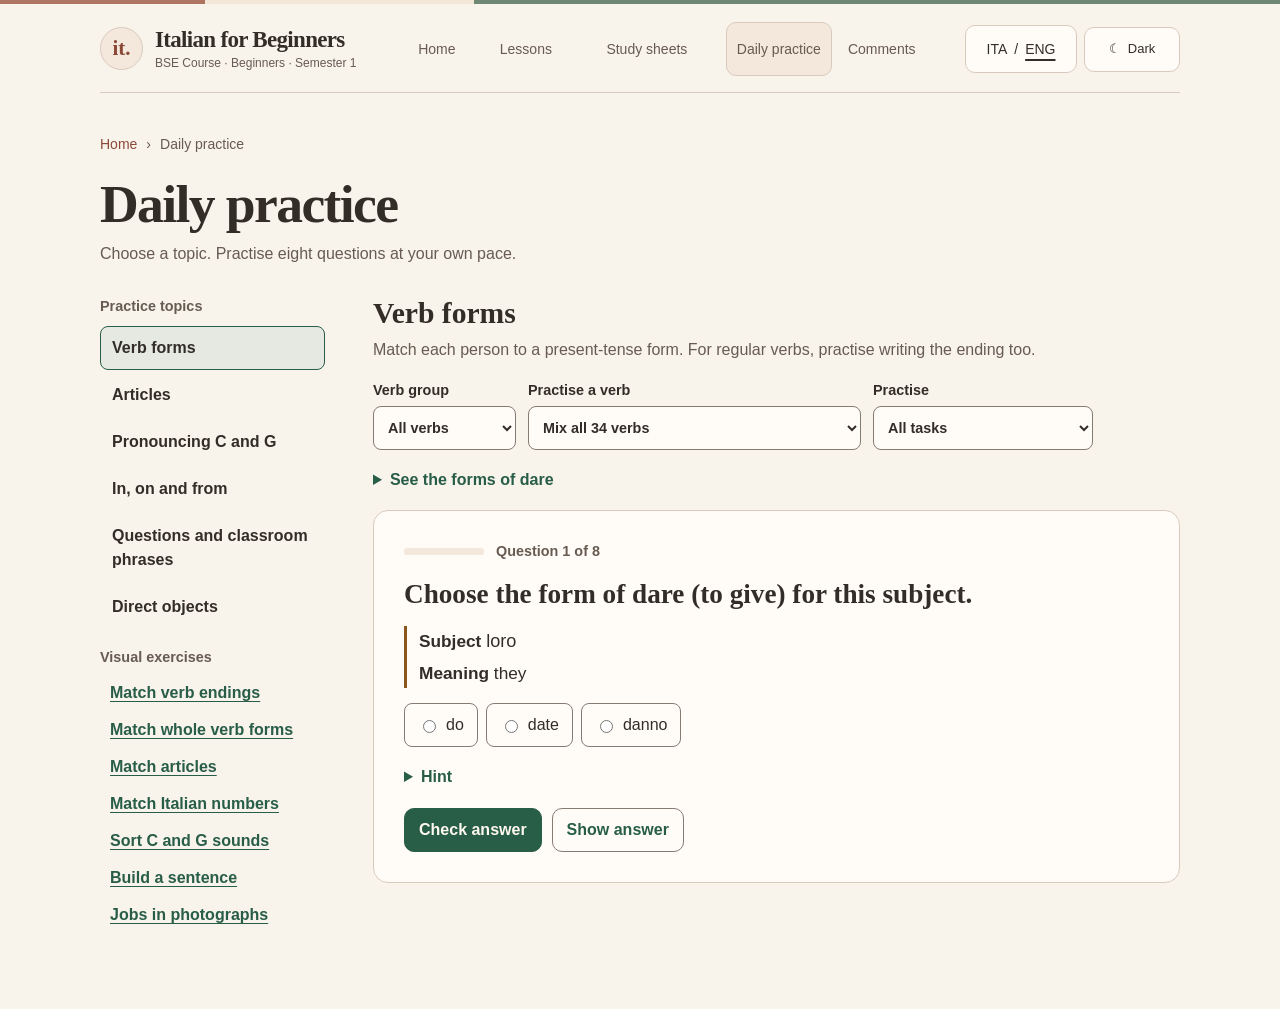
==== study/daily-practice.html @ cf4cae14 "Integrate full visual practice with the native course router, navigation and colour themes" ====
<!doctype html>
<html lang="en-GB">
<head>
  <meta charset="utf-8">
  <meta name="viewport" content="width=device-width, initial-scale=1">
  <script src="/course-practice-routes-v1.js?v=1"></script>
  <title>Daily practice | Italian for Beginners</title>
  <link rel="stylesheet" href="daily-practice.css">
</head>
<body>
  <main class="course-practice daily-page">
    <div class="intro"><h1>Daily practice</h1><p>Choose a topic. Practise eight questions at your own pace.</p></div>
    <div class="workspace">
      <aside id="topics">
        <h2>Practice topics</h2>
        <nav id="topic-buttons" aria-label="Practice topics"></nav>
        <h2 class="visual-topic-heading">Visual exercises</h2>
        <nav class="visual-topic-links" aria-label="Visual exercises">
          <a href="/?page=visual-exercises&amp;activity=verbs">Match verb endings</a>
          <a href="/?page=visual-exercises&amp;activity=forms">Match whole verb forms</a>
          <a href="/?page=visual-exercises&amp;activity=articles">Match articles</a>
          <a href="/?page=visual-exercises&amp;activity=numbers">Match Italian numbers</a>
          <a href="/?page=visual-exercises&amp;activity=sounds">Sort C and G sounds</a>
          <a href="/?page=visual-exercises&amp;activity=sentence">Build a sentence</a>
          <a href="/?page=jobs-in-photos">Jobs in photographs</a>
        </nav>
      </aside>
      <section id="work" aria-labelledby="topic-title">
        <div class="topic-head"><h2 id="topic-title"></h2><p lang="en-GB" id="topic-intro"></p></div>
        <div id="filters" class="filters" hidden>
          <label>Verb group<select id="group"><option value="all">All verbs</option><option value="regular">Regular verbs</option><option value="irregular">Irregular verbs</option></select></label>
          <label>Practise a verb<select id="verb"></select></label>
          <label id="focus-label">Practise<select id="focus"></select></label>
        </div>
        <details id="reference"><summary id="ref-title">Quick reference</summary><div id="ref-body" lang="en-GB" data-ui-no-translate></div></details>
        <div id="exercise"></div>
      </section>
    </div>
    <noscript>Enable JavaScript to practise the exercises.</noscript>
  </main>
</body>
</html>
---- study/daily-practice.css ----
/* Practice content lives inside the guided course. Its palette, typeface and
   native form colour scheme follow the same theme as the course header. */
.course-practice {
  --practice-selected: color-mix(in srgb, var(--green) 12%, var(--paper));
  --practice-control-border: color-mix(in srgb, var(--muted) 80%, var(--paper));
  --practice-review: color-mix(in srgb, var(--hint) 12%, var(--paper));
  --practice-heading: 'Iowan Old Style', 'Palatino Linotype', Palatino, Georgia, serif;
  width: 100%;
  min-width: 0;
  padding-block: clamp(16px, 2vw, 28px) 42px;
  color: var(--ink);
  line-height: 1.5;
  text-align: left;
}
.course-practice :is(h1, h2, h3, p) { margin: 0; }
.course-practice :is(h1, .topic-head h2, .question-title, .finished h3) {
  color: var(--ink);
  font-family: var(--practice-heading);
  font-weight: 600;
}
.course-practice h1 {
  font-size: clamp(2rem, 4.6vw, 3.35rem);
  line-height: 1.12;
  letter-spacing: -.03em;
}
.course-practice .intro p, .course-practice .topic-head p {
  margin-top: 8px;
  color: var(--muted);
}
.course-practice .practice-return {
  display: inline-block;
  margin-bottom: 12px;
  color: var(--green);
  text-underline-offset: .2em;
}
.course-practice :is(button, select, input) { font: inherit; }
.course-practice :is(button, select, summary) { cursor: pointer; }
.course-practice :is(button, summary, select, input, a, [tabindex="-1"]):focus-visible {
  outline: 3px solid var(--editorial-focus);
  outline-offset: 3px;
}
.course-practice [hidden] { display: none !important; }
.course-practice .workspace {
  display: grid;
  grid-template-columns: minmax(165px, 225px) minmax(0, 1fr);
  gap: clamp(20px, 4vw, 48px);
  margin-top: 30px;
}
.course-practice aside h2 { margin-bottom: 8px; color: var(--muted); font-size: .9rem; }
.course-practice #topic-buttons { display: flex; flex-direction: column; gap: 3px; }
.course-practice #topic-buttons button {
  padding: 9px 11px;
  border: 1px solid transparent;
  border-radius: 8px;
  background: transparent;
  color: var(--ink);
  font-weight: 600;
  text-align: left;
}
.course-practice #topic-buttons button:hover { background: var(--paper2); }
.course-practice #topic-buttons button[aria-pressed="true"] {
  border-color: var(--green);
  background: var(--practice-selected);
}
.course-practice .visual-topic-heading { margin-top: 18px; }
.course-practice .visual-topic-links { display: grid; gap: 3px; }
.course-practice .visual-topic-links a {
  width: fit-content;
  padding: 5px 10px;
  border-radius: 6px;
  color: var(--green);
  font-weight: 600;
  text-underline-offset: .2em;
}
.course-practice .visual-topic-links a:hover { background: var(--paper2); }
.course-practice #work { min-width: 0; }
.course-practice .topic-head h2 { font-size: 1.85rem; line-height: 1.15; }
.course-practice .filters { display: flex; flex-wrap: wrap; gap: 12px; margin-top: 18px; }
.course-practice .filters label, .course-practice .entry {
  display: grid;
  gap: 4px;
  max-width: 100%;
  font-size: .9rem;
  font-weight: 600;
}
.course-practice :is(select, input[type="text"]) {
  min-height: 44px;
  max-width: 100%;
  padding: 7px 10px;
  border: 1px solid var(--practice-control-border);
  border-radius: 8px;
  background: var(--paper);
  color: var(--ink);
}
.course-practice details { margin: 14px 0; }
.course-practice summary {
  width: fit-content;
  padding: 4px 0;
  color: var(--green);
  font-weight: 600;
}
.course-practice #ref-body {
  margin-top: 8px;
  padding: 5px 12px;
  border-left: 3px solid var(--line);
}
.course-practice #ref-body p + p, .course-practice .feedback p + p { margin-top: 6px; }
.course-practice table { margin: 5px 0 8px; border-collapse: collapse; font-size: .94rem; }
.course-practice :is(th, td) { padding: 4px 12px 4px 0; border-bottom: 1px solid var(--line); text-align: left; }
.course-practice .table-wrap { max-width: 100%; overflow-x: auto; }
.course-practice .panel {
  min-width: 0;
  padding: clamp(16px, 3vw, 30px);
  border: 1px solid var(--line);
  border-radius: 15px;
  background: var(--paper);
  color: var(--ink);
}
.course-practice .meter {
  display: flex;
  align-items: center;
  gap: 12px;
  margin-bottom: 15px;
  color: var(--muted);
  font-size: .9rem;
  font-weight: 600;
}
.course-practice progress {
  width: 80px;
  height: 7px;
  border: 0;
  border-radius: 4px;
  background: var(--paper2);
  accent-color: var(--green);
}
.course-practice progress::-webkit-progress-bar { border-radius: 4px; background: var(--paper2); }
.course-practice progress::-webkit-progress-value { border-radius: 4px; background: var(--green); }
.course-practice progress::-moz-progress-bar { border-radius: 4px; background: var(--green); }
.course-practice .question-title { font-size: clamp(1.32rem, 2.6vw, 1.7rem); line-height: 1.25; }
.course-practice .stimulus { margin: 15px 0; padding: 2px 12px; border-left: 3px solid var(--hint); font-size: 1.08rem; }
.course-practice .stimulus p + p { margin-top: 5px; }
.course-practice .stimulus [lang="it"] { font-size: 1.13rem; }
.course-practice .choice-list {
  display: flex;
  flex-wrap: wrap;
  gap: 8px;
  min-width: 0;
  margin: 12px 0;
  padding: 0;
  border: 0;
}
.course-practice .choice-list label {
  display: flex;
  align-items: center;
  gap: 7px;
  min-height: 44px;
  padding: 8px 13px;
  border: 1px solid var(--practice-control-border);
  border-radius: 8px;
  cursor: pointer;
}
.course-practice .choice-list label:has(:checked) { border-color: var(--green); background: var(--practice-selected); }
.course-practice input[type="radio"] { flex: none; accent-color: var(--green); }
.course-practice .entry { max-width: 340px; }
.course-practice .entry input { min-width: 0; font-size: 1.05rem; }
.course-practice .entry input:disabled { opacity: 1; background: var(--paper2); color: var(--ink); }
.course-practice .controls { display: flex; flex-wrap: wrap; align-items: center; gap: 10px; margin-top: 15px; }
.course-practice :is(.primary, .secondary, .listen) { min-height: 44px; padding: 8px 14px; border-radius: 10px; font-weight: 600; }
.course-practice .primary { border: 1px solid var(--primary); background: var(--primary); color: var(--primary-ink); }
.course-practice :is(.secondary, .listen) { border: 1px solid var(--practice-control-border); background: var(--paper); color: var(--green); }
.course-practice :is(.secondary, .listen):hover { border-color: var(--green); background: var(--paper2); }
.course-practice .listen { margin: 4px 0; padding: 4px 9px; font-size: .88rem; }
.course-practice .feedback { margin-top: 16px; padding: 12px 14px; border-left: 3px solid var(--correct); background: var(--practice-selected); }
.course-practice .feedback.review { border-color: var(--hint); background: var(--practice-review); }
.course-practice .finished p { margin: 8px 0; }
.course-practice .finished li { margin: 6px 0; }
.course-practice .sr { position: absolute; width: 1px; height: 1px; overflow: hidden; clip-path: inset(50%); white-space: nowrap; }

@media (max-width: 720px) {
  .course-practice .workspace { grid-template-columns: minmax(0, 1fr); gap: 18px; margin-top: 18px; }
  .course-practice #topic-buttons, .course-practice .visual-topic-links { display: flex; flex-flow: row wrap; gap: 4px; }
  .course-practice #topic-buttons button, .course-practice .visual-topic-links a { padding: 6px 8px; font-size: .9rem; }
  .course-practice .visual-topic-heading { margin: 10px 0 2px; }
  .course-practice .topic-head h2 { font-size: 1.6rem; }
}
@media (max-width: 420px) {
  .course-practice .filters, .course-practice .controls { gap: 8px; }
}
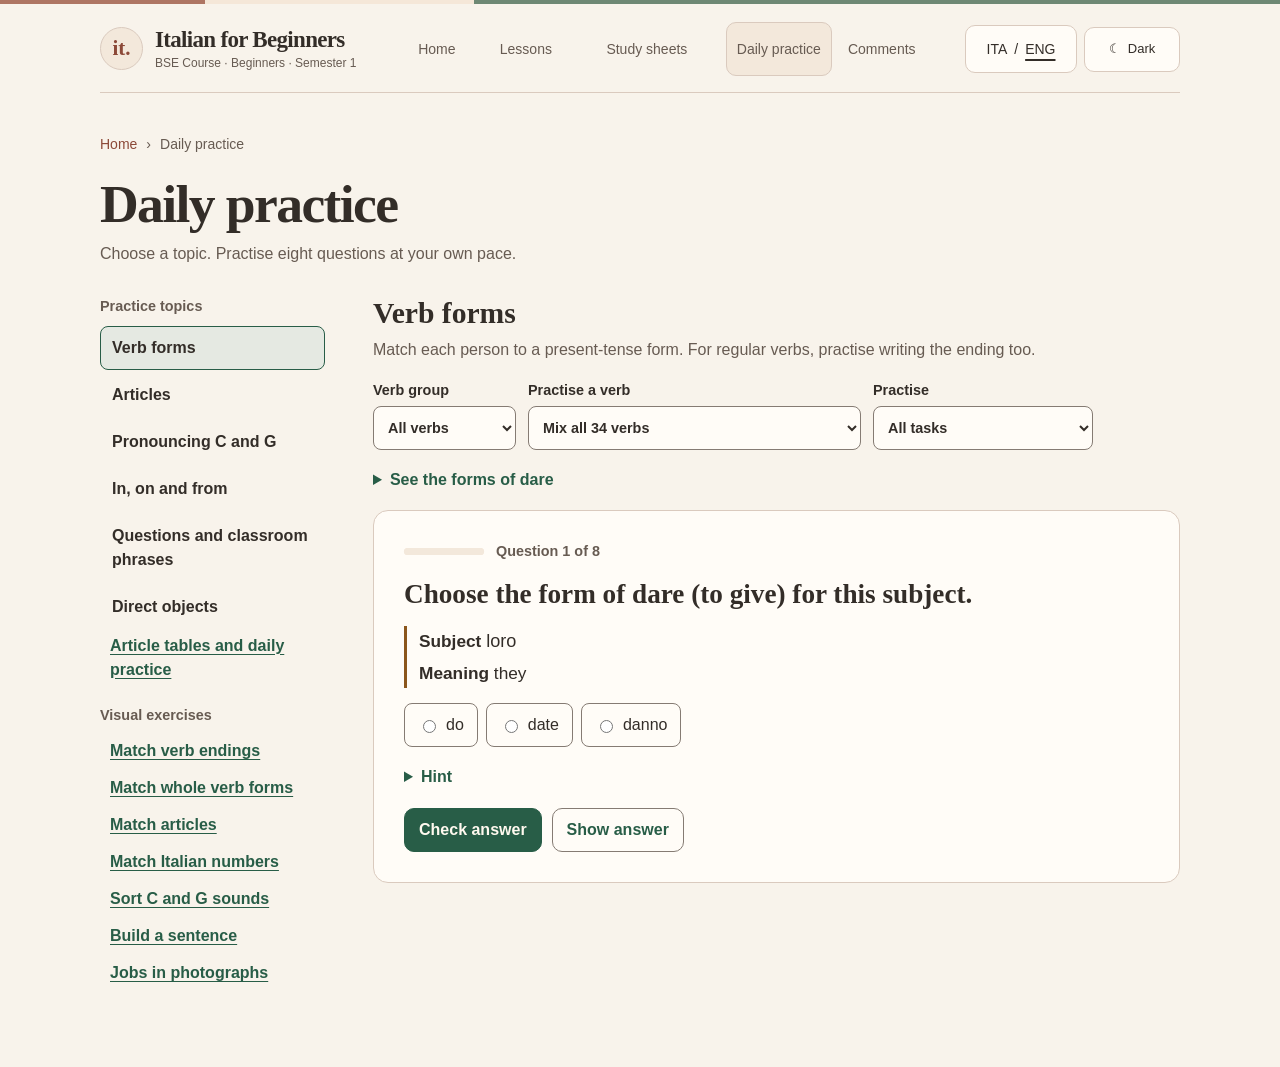
==== commit ee12fe5d: "Add article reference tables and ten-question daily practice" ====
--- a/study/daily-practice.html
+++ b/study/daily-practice.html
@@ -14,6 +14,7 @@
       <aside id="topics">
         <h2>Practice topics</h2>
         <nav id="topic-buttons" aria-label="Practice topics"></nav>
+        <p class="visual-topic-links"><a href="/?page=articles-guide">Article tables and daily practice</a></p>
         <h2 class="visual-topic-heading">Visual exercises</h2>
         <nav class="visual-topic-links" aria-label="Visual exercises">
           <a href="/?page=visual-exercises&amp;activity=verbs">Match verb endings</a>
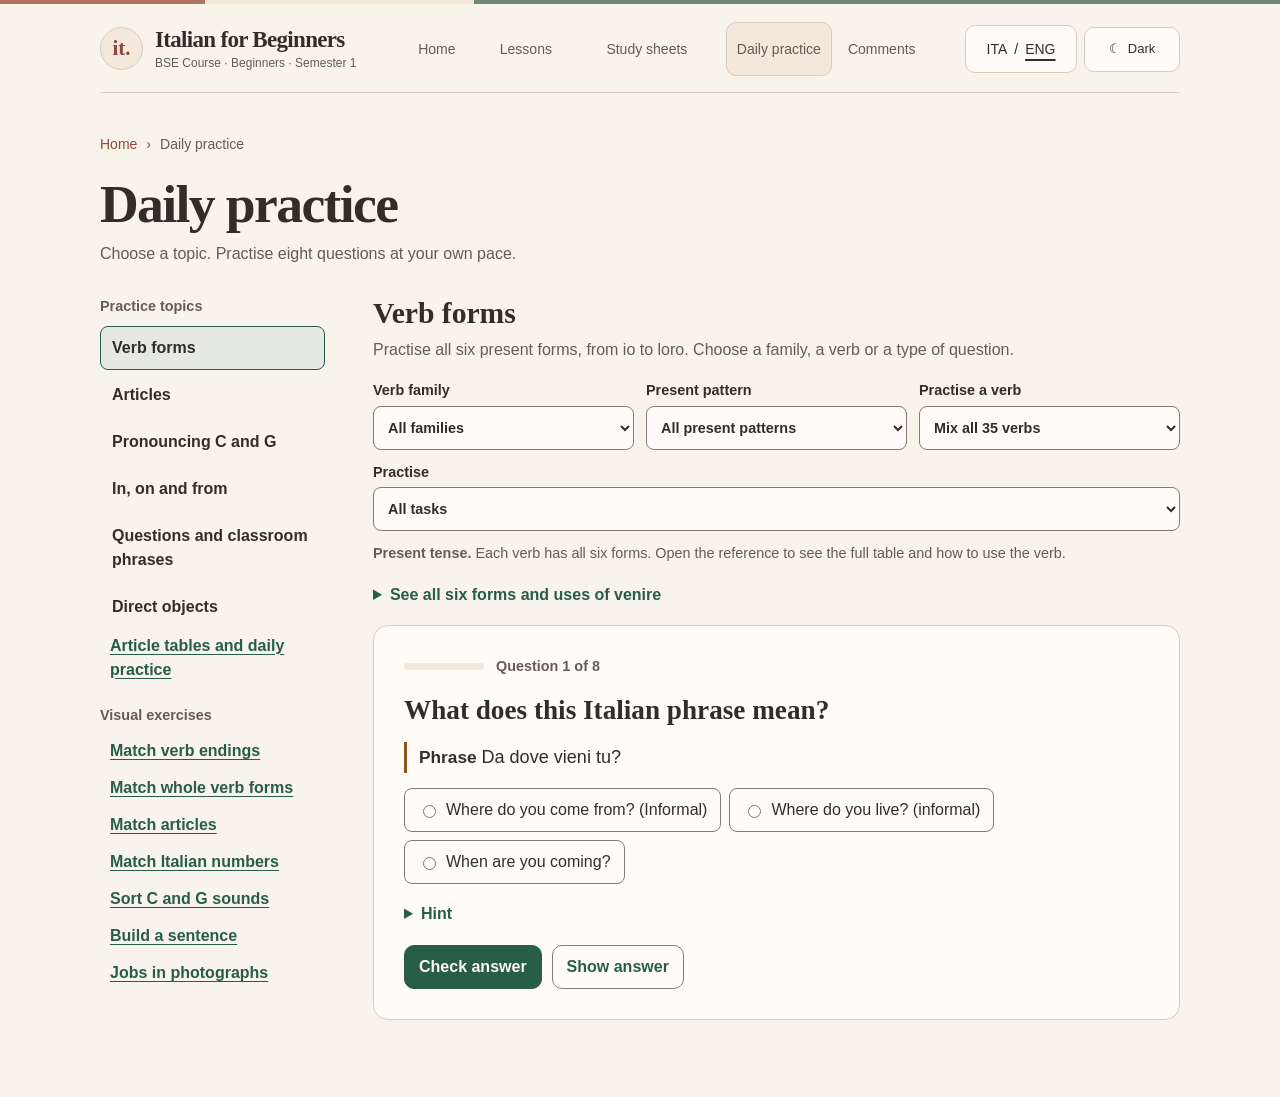
==== commit c6f7b672: "Prepare shared verb reference and source-based homework checklist" ====
--- a/study/daily-practice.html
+++ b/study/daily-practice.html
@@ -29,10 +29,12 @@
       <section id="work" aria-labelledby="topic-title">
         <div class="topic-head"><h2 id="topic-title"></h2><p lang="en-GB" id="topic-intro"></p></div>
         <div id="filters" class="filters" hidden>
-          <label>Verb group<select id="group"><option value="all">All verbs</option><option value="regular">Regular verbs</option><option value="irregular">Irregular verbs</option></select></label>
+          <label>Verb family<select id="family"><option value="all">All families</option><option value="are">First conjugation (-ARE)</option><option value="ere">Second conjugation (-ERE)</option><option value="ire">Third conjugation (-IRE)</option><option value="auxiliary">Essere and avere (auxiliaries)</option></select></label>
+          <label>Present pattern<select id="group"><option value="all">All present patterns</option><option value="regular">Regular in the present</option><option value="irregular">Irregular in the present</option></select></label>
           <label>Practise a verb<select id="verb"></select></label>
           <label id="focus-label">Practise<select id="focus"></select></label>
         </div>
+        <p id="verb-scope" class="verb-scope" lang="en-GB" data-ui-no-translate hidden><strong>Present tense.</strong> Each verb has all six forms. Open the reference to see the full table and how to use the verb.</p>
         <details id="reference"><summary id="ref-title">Quick reference</summary><div id="ref-body" lang="en-GB" data-ui-no-translate></div></details>
         <div id="exercise"></div>
       </section>
--- a/study/daily-practice.css
+++ b/study/daily-practice.css
@@ -1,3 +1,5 @@
+@import url('./verb-reference-view.css');
+
 /* Practice content lives inside the guided course. Its palette, typeface and
    native form colour scheme follow the same theme as the course header. */
 .course-practice {
@@ -92,6 +94,9 @@
   background: var(--paper);
   color: var(--ink);
 }
+.course-practice .filters label { min-width: 0; flex: 1 1 200px; }
+.course-practice .filters select { width: 100%; min-width: 0; }
+.course-practice .verb-scope { margin-top: 12px; color: var(--muted); font-size: .9rem; }
 .course-practice details { margin: 14px 0; }
 .course-practice summary {
   width: fit-content;
@@ -104,6 +109,7 @@
   padding: 5px 12px;
   border-left: 3px solid var(--line);
 }
+.course-practice #ref-body:has(.verb-reference-card) { padding: 14px 0; border-left: 0; }
 .course-practice #ref-body p + p, .course-practice .feedback p + p { margin-top: 6px; }
 .course-practice table { margin: 5px 0 8px; border-collapse: collapse; font-size: .94rem; }
 .course-practice :is(th, td) { padding: 4px 12px 4px 0; border-bottom: 1px solid var(--line); text-align: left; }
@@ -172,6 +178,7 @@
 .course-practice .listen { margin: 4px 0; padding: 4px 9px; font-size: .88rem; }
 .course-practice .feedback { margin-top: 16px; padding: 12px 14px; border-left: 3px solid var(--correct); background: var(--practice-selected); }
 .course-practice .feedback.review { border-color: var(--hint); background: var(--practice-review); }
+.course-practice .question-source { font-size: .8rem; color: var(--muted); overflow-wrap: anywhere; }
 .course-practice .finished p { margin: 8px 0; }
 .course-practice .finished li { margin: 6px 0; }
 .course-practice .sr { position: absolute; width: 1px; height: 1px; overflow: hidden; clip-path: inset(50%); white-space: nowrap; }
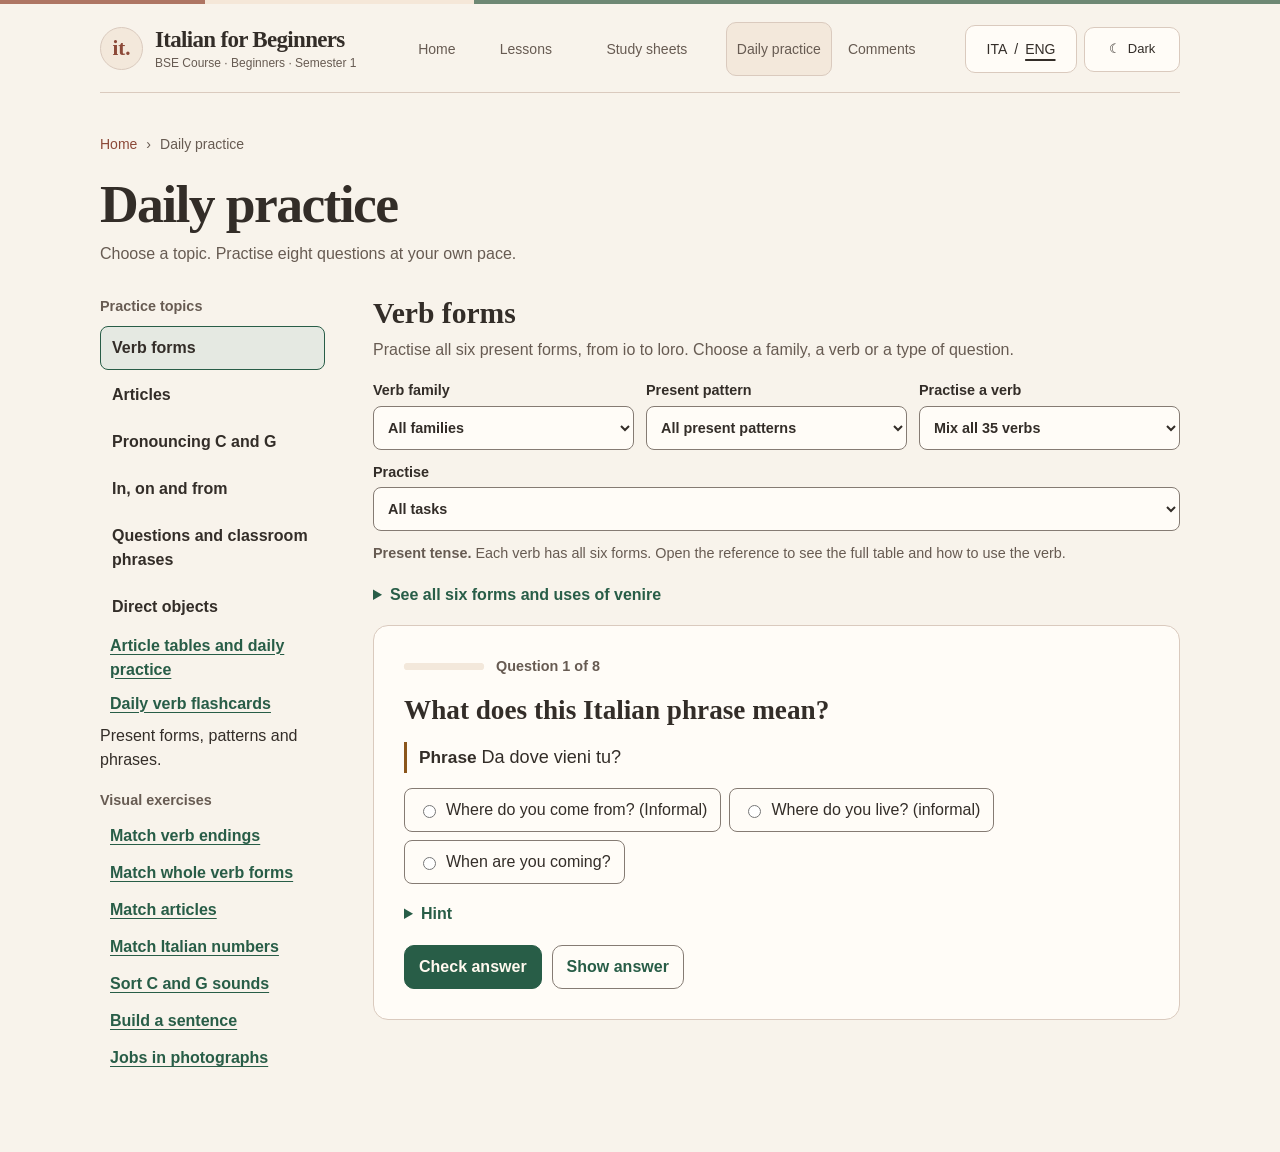
==== commit 0987f111: "Release confirmed verb practice with matching additive Anki cards" ====
--- a/study/daily-practice.html
+++ b/study/daily-practice.html
@@ -15,6 +15,7 @@
         <h2>Practice topics</h2>
         <nav id="topic-buttons" aria-label="Practice topics"></nav>
         <p class="visual-topic-links"><a href="/?page=articles-guide">Article tables and daily practice</a></p>
+        <p class="visual-topic-links"><a href="/?page=card&amp;lesson=PRACTICE">Daily verb flashcards</a> <span>Present forms, patterns and phrases.</span></p>
         <h2 class="visual-topic-heading">Visual exercises</h2>
         <nav class="visual-topic-links" aria-label="Visual exercises">
           <a href="/?page=visual-exercises&amp;activity=verbs">Match verb endings</a>
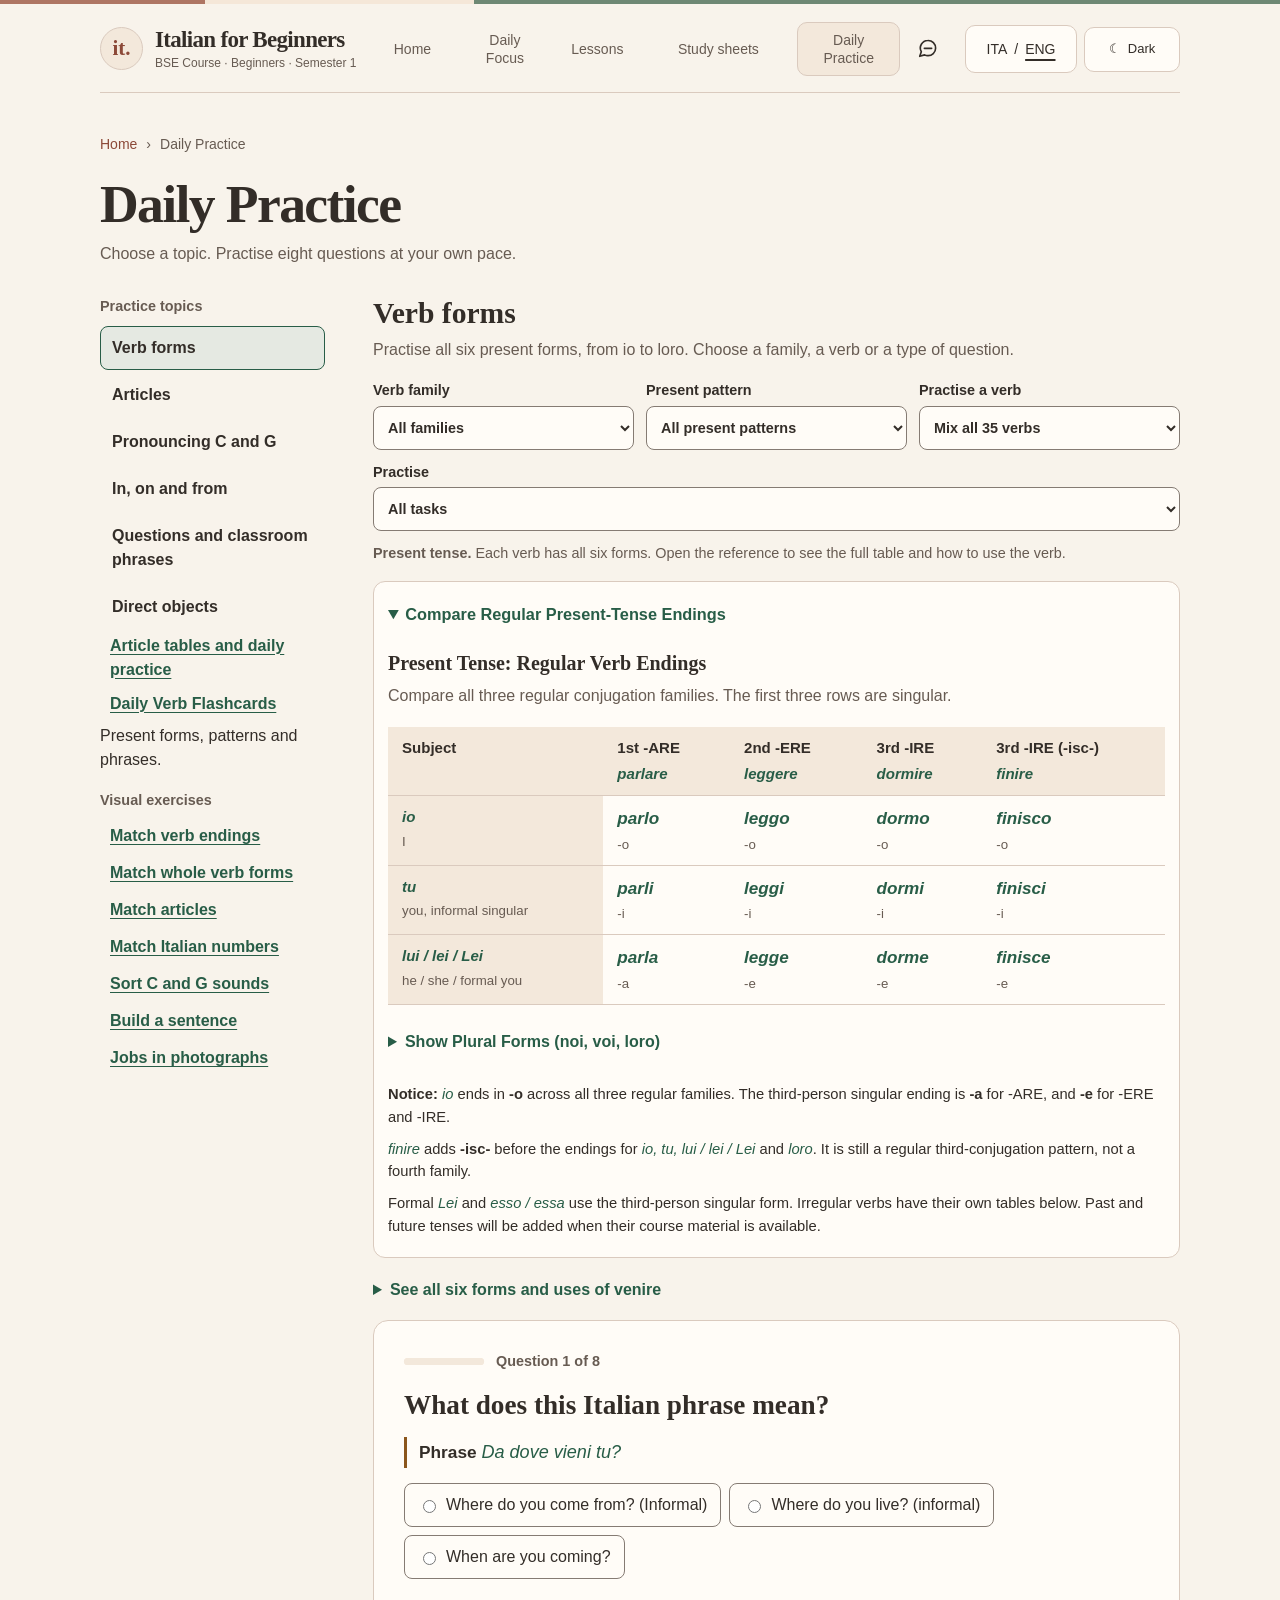
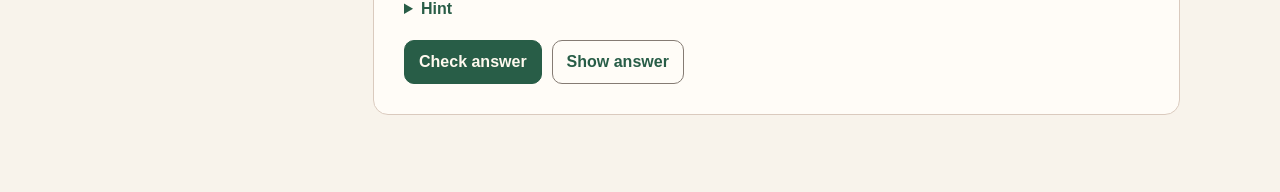
==== commit 22ba7b4b: "Add present-tense comparison and preserve Daily Practice references" ====
--- a/study/daily-practice.html
+++ b/study/daily-practice.html
@@ -4,18 +4,18 @@
   <meta charset="utf-8">
   <meta name="viewport" content="width=device-width, initial-scale=1">
   <script src="/course-practice-routes-v1.js?v=1"></script>
-  <title>Daily practice | Italian for Beginners</title>
+  <title>Daily Practice | Italian for Beginners</title>
   <link rel="stylesheet" href="daily-practice.css">
 </head>
 <body>
   <main class="course-practice daily-page">
-    <div class="intro"><h1>Daily practice</h1><p>Choose a topic. Practise eight questions at your own pace.</p></div>
+    <div class="intro"><h1>Daily Practice</h1><p>Choose a topic. Practise eight questions at your own pace.</p></div>
     <div class="workspace">
       <aside id="topics">
         <h2>Practice topics</h2>
         <nav id="topic-buttons" aria-label="Practice topics"></nav>
         <p class="visual-topic-links"><a href="/?page=articles-guide">Article tables and daily practice</a></p>
-        <p class="visual-topic-links"><a href="/?page=card&amp;lesson=PRACTICE">Daily verb flashcards</a> <span>Present forms, patterns and phrases.</span></p>
+        <p class="visual-topic-links"><a href="/?page=card&amp;lesson=PRACTICE">Daily Verb Flashcards</a> <span>Present forms, patterns and phrases.</span></p>
         <h2 class="visual-topic-heading">Visual exercises</h2>
         <nav class="visual-topic-links" aria-label="Visual exercises">
           <a href="/?page=visual-exercises&amp;activity=verbs">Match verb endings</a>
@@ -36,6 +36,7 @@
           <label id="focus-label">Practise<select id="focus"></select></label>
         </div>
         <p id="verb-scope" class="verb-scope" lang="en-GB" data-ui-no-translate hidden><strong>Present tense.</strong> Each verb has all six forms. Open the reference to see the full table and how to use the verb.</p>
+        <details id="overview" class="conjugation-overview" hidden><summary>Compare Regular Present-Tense Endings</summary><div id="overview-body"></div></details>
         <details id="reference"><summary id="ref-title">Quick reference</summary><div id="ref-body" lang="en-GB" data-ui-no-translate></div></details>
         <div id="exercise"></div>
       </section>
--- a/study/daily-practice.css
+++ b/study/daily-practice.css
@@ -1,4 +1,29 @@
-@import url('./verb-reference-view.css');
+@import url('./verb-reference-view.css?v=20261125cards');
+
+:is(.course-practice, .review-card[data-lesson="PRACTICE"]) .learning-it,
+.review-card[data-lesson="PRACTICE"] .italian[lang="it"] {
+  color: var(--green);
+  font-style: italic;
+}
+:is(.course-practice, .review-card[data-lesson="PRACTICE"]) .learning-gloss,
+.review-card[data-lesson="PRACTICE"] .natural {
+  color: var(--accent);
+  font-style: italic;
+}
+
+/* Daily flashcards, including reused lesson cards, follow the course palette
+   instead of the legacy review card's fixed dark colours. */
+.guided-card-host .review-card[data-lesson="PRACTICE"] {
+  --paper: inherit;
+  --paper2: inherit;
+  --ink: inherit;
+  --line: inherit;
+  --muted: inherit;
+  --green: inherit;
+  --recall: inherit;
+  --answer: inherit;
+  color: var(--ink);
+}
 
 /* Practice content lives inside the guided course. Its palette, typeface and
    native form colour scheme follow the same theme as the course header. */
@@ -193,3 +218,26 @@
 @media (max-width: 420px) {
   .course-practice .filters, .course-practice .controls { gap: 8px; }
 }
+
+/* Read-only regular conjugation matrix. Kept mounted during question changes. */
+.course-practice .conjugation-overview{margin:16px 0;border:1px solid var(--line);border-radius:12px;background:var(--paper);padding:10px 14px}
+.course-practice .conjugation-overview>summary{font-weight:700;font-size:1.02rem;width:auto;min-height:44px;align-content:center}
+.course-practice .conj-reference{margin:14px 0 5px}
+.course-practice .conj-heading h3{font:600 1.25rem/1.3 var(--practice-heading);color:var(--ink);margin:0}
+.course-practice .conj-heading p{color:var(--muted);margin:8px 0 14px}
+.course-practice .conj-table-scroll{max-width:100%;overflow-x:auto;overscroll-behavior-inline:contain}
+.course-practice .conj-matrix{width:100%;min-width:640px;border-collapse:collapse}
+.course-practice .conj-matrix :is(th,td){padding:10px 14px;vertical-align:top;border-bottom:1px solid var(--line);text-align:left}
+.course-practice .conj-matrix thead th{background:var(--paper2);font-weight:650}
+.course-practice .conj-matrix th:first-child{position:sticky;left:0;background:var(--paper2);min-width:120px;z-index:1}
+.course-practice .conj-matrix td .conj-form{display:block;font-size:1.07rem;font-weight:700}
+.course-practice .conj-matrix small{display:block;color:var(--muted);font-size:.83rem;margin-top:3px;font-weight:400}
+.course-practice .conj-matrix th .learning-it{display:block}
+.course-practice .conj-family-name{display:block;white-space:nowrap;margin-bottom:3px}
+.course-practice .conj-plural{margin:13px 0}
+.course-practice .conj-plural>summary{min-height:44px}
+.course-practice .conj-note{font-size:.92rem;line-height:1.55;margin:9px 0;color:var(--ink)}
+.course-practice #exercise{scroll-margin-top:20px}
+.course-practice #exercise>.panel{animation:daily-practice-enter .20s ease-out both}
+@keyframes daily-practice-enter{from{opacity:.6;transform:translateY(5px)}to{opacity:1;transform:translateY(0)}}
+@media(prefers-reduced-motion:reduce){.course-practice #exercise>.panel{animation:none}}
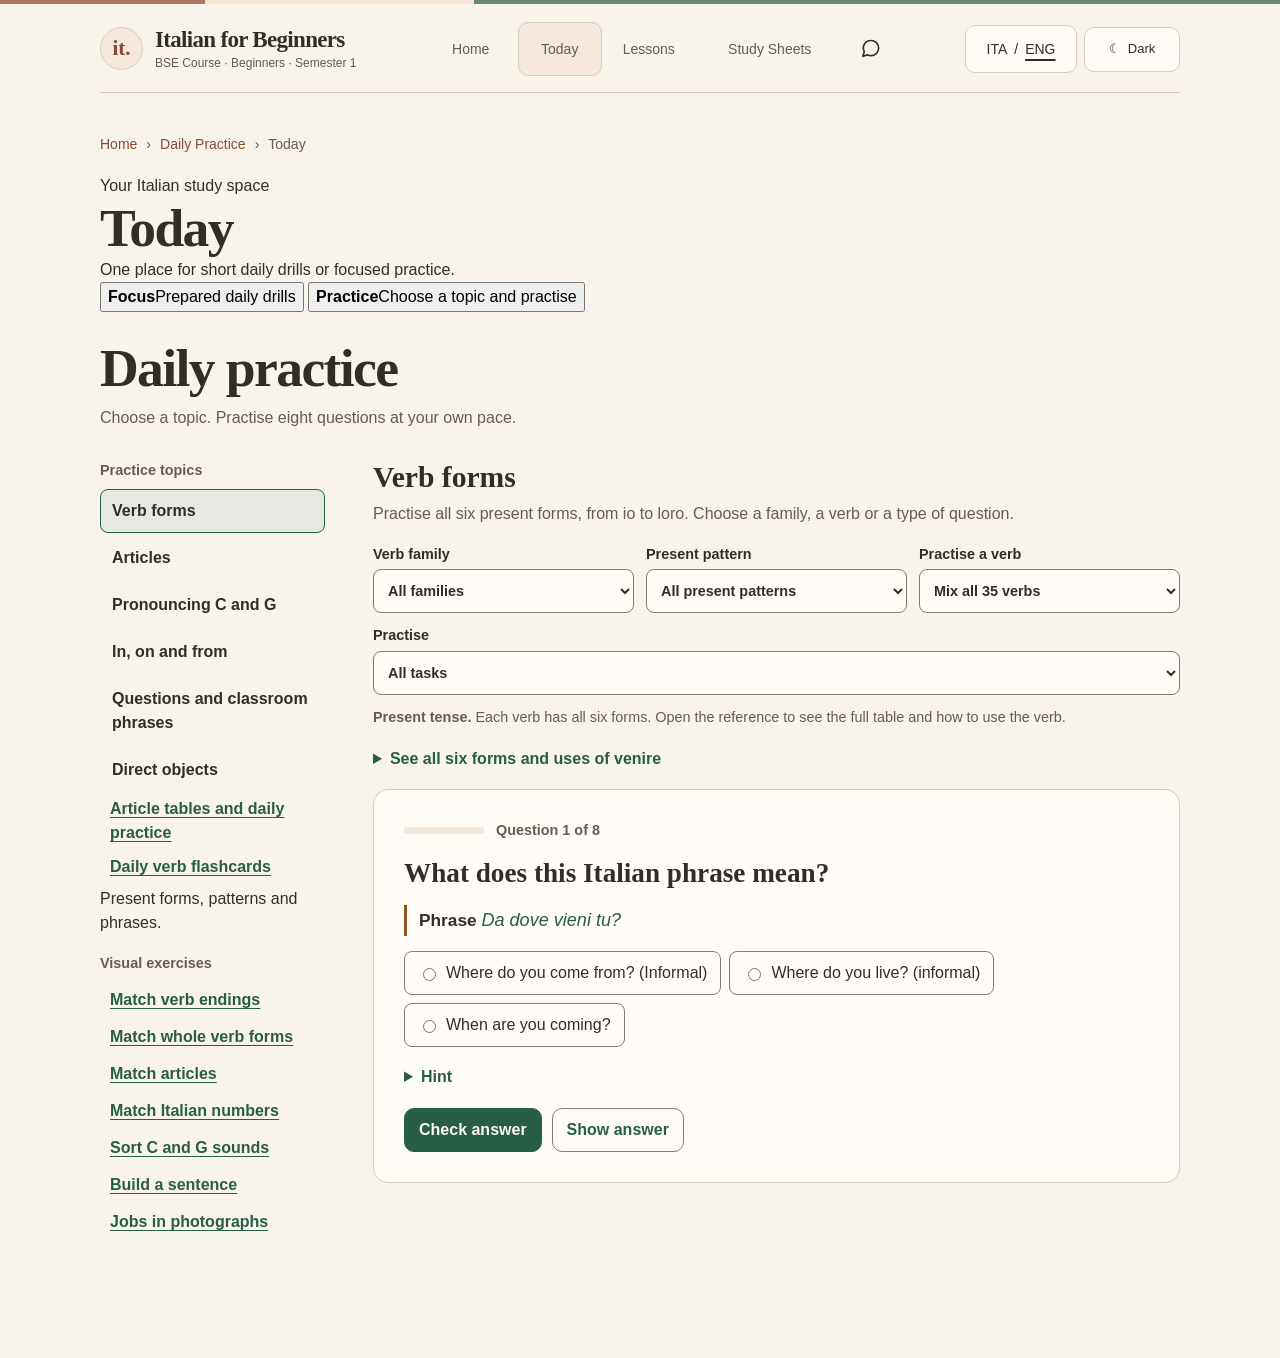
==== commit 1a95f23f: "Unify Today Focus and Practice tabs and stage source-backed Lesson 9 learning" ====
--- a/study/daily-practice.html
+++ b/study/daily-practice.html
@@ -4,18 +4,18 @@
   <meta charset="utf-8">
   <meta name="viewport" content="width=device-width, initial-scale=1">
   <script src="/course-practice-routes-v1.js?v=1"></script>
-  <title>Daily Practice | Italian for Beginners</title>
+  <title>Daily practice | Italian for Beginners</title>
   <link rel="stylesheet" href="daily-practice.css">
 </head>
 <body>
   <main class="course-practice daily-page">
-    <div class="intro"><h1>Daily Practice</h1><p>Choose a topic. Practise eight questions at your own pace.</p></div>
+    <div class="intro"><h1>Daily practice</h1><p>Choose a topic. Practise eight questions at your own pace.</p></div>
     <div class="workspace">
       <aside id="topics">
         <h2>Practice topics</h2>
         <nav id="topic-buttons" aria-label="Practice topics"></nav>
         <p class="visual-topic-links"><a href="/?page=articles-guide">Article tables and daily practice</a></p>
-        <p class="visual-topic-links"><a href="/?page=card&amp;lesson=PRACTICE">Daily Verb Flashcards</a> <span>Present forms, patterns and phrases.</span></p>
+        <p class="visual-topic-links"><a href="/?page=card&amp;lesson=PRACTICE">Daily verb flashcards</a> <span>Present forms, patterns and phrases.</span></p>
         <h2 class="visual-topic-heading">Visual exercises</h2>
         <nav class="visual-topic-links" aria-label="Visual exercises">
           <a href="/?page=visual-exercises&amp;activity=verbs">Match verb endings</a>
@@ -36,7 +36,6 @@
           <label id="focus-label">Practise<select id="focus"></select></label>
         </div>
         <p id="verb-scope" class="verb-scope" lang="en-GB" data-ui-no-translate hidden><strong>Present tense.</strong> Each verb has all six forms. Open the reference to see the full table and how to use the verb.</p>
-        <details id="overview" class="conjugation-overview" hidden><summary>Compare Regular Present-Tense Endings</summary><div id="overview-body"></div></details>
         <details id="reference"><summary id="ref-title">Quick reference</summary><div id="ref-body" lang="en-GB" data-ui-no-translate></div></details>
         <div id="exercise"></div>
       </section>
--- a/study/daily-practice.css
+++ b/study/daily-practice.css
@@ -218,26 +218,3 @@
 @media (max-width: 420px) {
   .course-practice .filters, .course-practice .controls { gap: 8px; }
 }
-
-/* Read-only regular conjugation matrix. Kept mounted during question changes. */
-.course-practice .conjugation-overview{margin:16px 0;border:1px solid var(--line);border-radius:12px;background:var(--paper);padding:10px 14px}
-.course-practice .conjugation-overview>summary{font-weight:700;font-size:1.02rem;width:auto;min-height:44px;align-content:center}
-.course-practice .conj-reference{margin:14px 0 5px}
-.course-practice .conj-heading h3{font:600 1.25rem/1.3 var(--practice-heading);color:var(--ink);margin:0}
-.course-practice .conj-heading p{color:var(--muted);margin:8px 0 14px}
-.course-practice .conj-table-scroll{max-width:100%;overflow-x:auto;overscroll-behavior-inline:contain}
-.course-practice .conj-matrix{width:100%;min-width:640px;border-collapse:collapse}
-.course-practice .conj-matrix :is(th,td){padding:10px 14px;vertical-align:top;border-bottom:1px solid var(--line);text-align:left}
-.course-practice .conj-matrix thead th{background:var(--paper2);font-weight:650}
-.course-practice .conj-matrix th:first-child{position:sticky;left:0;background:var(--paper2);min-width:120px;z-index:1}
-.course-practice .conj-matrix td .conj-form{display:block;font-size:1.07rem;font-weight:700}
-.course-practice .conj-matrix small{display:block;color:var(--muted);font-size:.83rem;margin-top:3px;font-weight:400}
-.course-practice .conj-matrix th .learning-it{display:block}
-.course-practice .conj-family-name{display:block;white-space:nowrap;margin-bottom:3px}
-.course-practice .conj-plural{margin:13px 0}
-.course-practice .conj-plural>summary{min-height:44px}
-.course-practice .conj-note{font-size:.92rem;line-height:1.55;margin:9px 0;color:var(--ink)}
-.course-practice #exercise{scroll-margin-top:20px}
-.course-practice #exercise>.panel{animation:daily-practice-enter .20s ease-out both}
-@keyframes daily-practice-enter{from{opacity:.6;transform:translateY(5px)}to{opacity:1;transform:translateY(0)}}
-@media(prefers-reduced-motion:reduce){.course-practice #exercise>.panel{animation:none}}
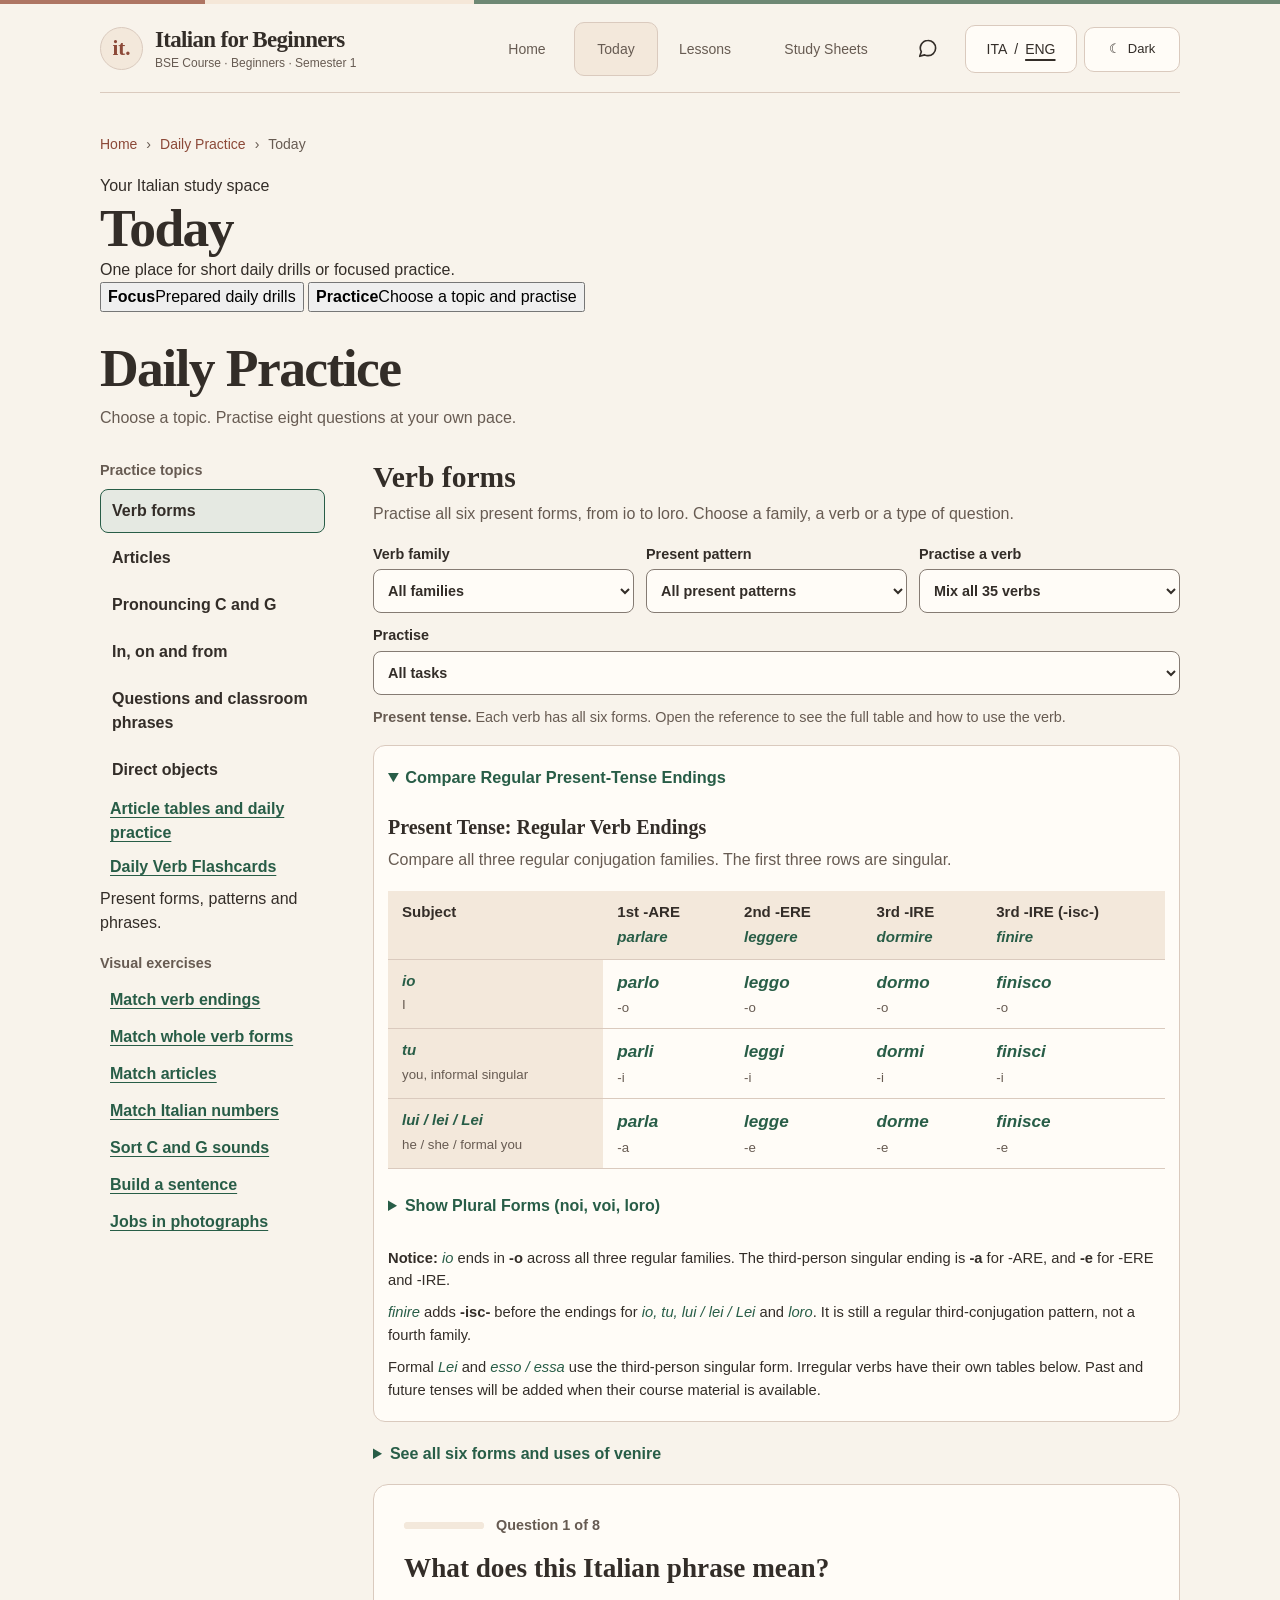
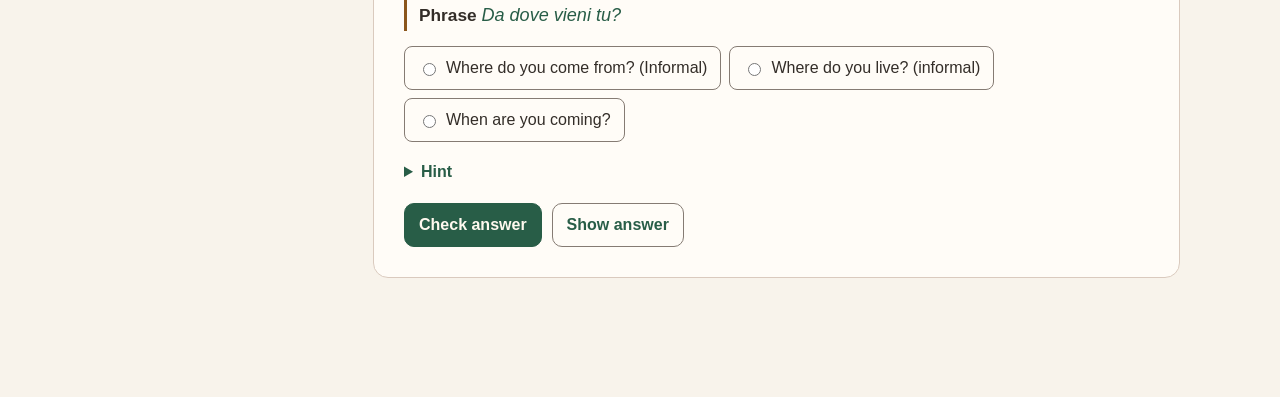
==== commit caa2a29f: "Restore protected course files and add Lesson 9 cards without changing original loader" ====
--- a/study/daily-practice.html
+++ b/study/daily-practice.html
@@ -4,18 +4,18 @@
   <meta charset="utf-8">
   <meta name="viewport" content="width=device-width, initial-scale=1">
   <script src="/course-practice-routes-v1.js?v=1"></script>
-  <title>Daily practice | Italian for Beginners</title>
+  <title>Daily Practice | Italian for Beginners</title>
   <link rel="stylesheet" href="daily-practice.css">
 </head>
 <body>
   <main class="course-practice daily-page">
-    <div class="intro"><h1>Daily practice</h1><p>Choose a topic. Practise eight questions at your own pace.</p></div>
+    <div class="intro"><h1>Daily Practice</h1><p>Choose a topic. Practise eight questions at your own pace.</p></div>
     <div class="workspace">
       <aside id="topics">
         <h2>Practice topics</h2>
         <nav id="topic-buttons" aria-label="Practice topics"></nav>
         <p class="visual-topic-links"><a href="/?page=articles-guide">Article tables and daily practice</a></p>
-        <p class="visual-topic-links"><a href="/?page=card&amp;lesson=PRACTICE">Daily verb flashcards</a> <span>Present forms, patterns and phrases.</span></p>
+        <p class="visual-topic-links"><a href="/?page=card&amp;lesson=PRACTICE">Daily Verb Flashcards</a> <span>Present forms, patterns and phrases.</span></p>
         <h2 class="visual-topic-heading">Visual exercises</h2>
         <nav class="visual-topic-links" aria-label="Visual exercises">
           <a href="/?page=visual-exercises&amp;activity=verbs">Match verb endings</a>
@@ -36,6 +36,7 @@
           <label id="focus-label">Practise<select id="focus"></select></label>
         </div>
         <p id="verb-scope" class="verb-scope" lang="en-GB" data-ui-no-translate hidden><strong>Present tense.</strong> Each verb has all six forms. Open the reference to see the full table and how to use the verb.</p>
+        <details id="overview" class="conjugation-overview" hidden><summary>Compare Regular Present-Tense Endings</summary><div id="overview-body"></div></details>
         <details id="reference"><summary id="ref-title">Quick reference</summary><div id="ref-body" lang="en-GB" data-ui-no-translate></div></details>
         <div id="exercise"></div>
       </section>
--- a/study/daily-practice.css
+++ b/study/daily-practice.css
@@ -218,3 +218,26 @@
 @media (max-width: 420px) {
   .course-practice .filters, .course-practice .controls { gap: 8px; }
 }
+
+/* Read-only regular conjugation matrix. Kept mounted during question changes. */
+.course-practice .conjugation-overview{margin:16px 0;border:1px solid var(--line);border-radius:12px;background:var(--paper);padding:10px 14px}
+.course-practice .conjugation-overview>summary{font-weight:700;font-size:1.02rem;width:auto;min-height:44px;align-content:center}
+.course-practice .conj-reference{margin:14px 0 5px}
+.course-practice .conj-heading h3{font:600 1.25rem/1.3 var(--practice-heading);color:var(--ink);margin:0}
+.course-practice .conj-heading p{color:var(--muted);margin:8px 0 14px}
+.course-practice .conj-table-scroll{max-width:100%;overflow-x:auto;overscroll-behavior-inline:contain}
+.course-practice .conj-matrix{width:100%;min-width:640px;border-collapse:collapse}
+.course-practice .conj-matrix :is(th,td){padding:10px 14px;vertical-align:top;border-bottom:1px solid var(--line);text-align:left}
+.course-practice .conj-matrix thead th{background:var(--paper2);font-weight:650}
+.course-practice .conj-matrix th:first-child{position:sticky;left:0;background:var(--paper2);min-width:120px;z-index:1}
+.course-practice .conj-matrix td .conj-form{display:block;font-size:1.07rem;font-weight:700}
+.course-practice .conj-matrix small{display:block;color:var(--muted);font-size:.83rem;margin-top:3px;font-weight:400}
+.course-practice .conj-matrix th .learning-it{display:block}
+.course-practice .conj-family-name{display:block;white-space:nowrap;margin-bottom:3px}
+.course-practice .conj-plural{margin:13px 0}
+.course-practice .conj-plural>summary{min-height:44px}
+.course-practice .conj-note{font-size:.92rem;line-height:1.55;margin:9px 0;color:var(--ink)}
+.course-practice #exercise{scroll-margin-top:20px}
+.course-practice #exercise>.panel{animation:daily-practice-enter .20s ease-out both}
+@keyframes daily-practice-enter{from{opacity:.6;transform:translateY(5px)}to{opacity:1;transform:translateY(0)}}
+@media(prefers-reduced-motion:reduce){.course-practice #exercise>.panel{animation:none}}
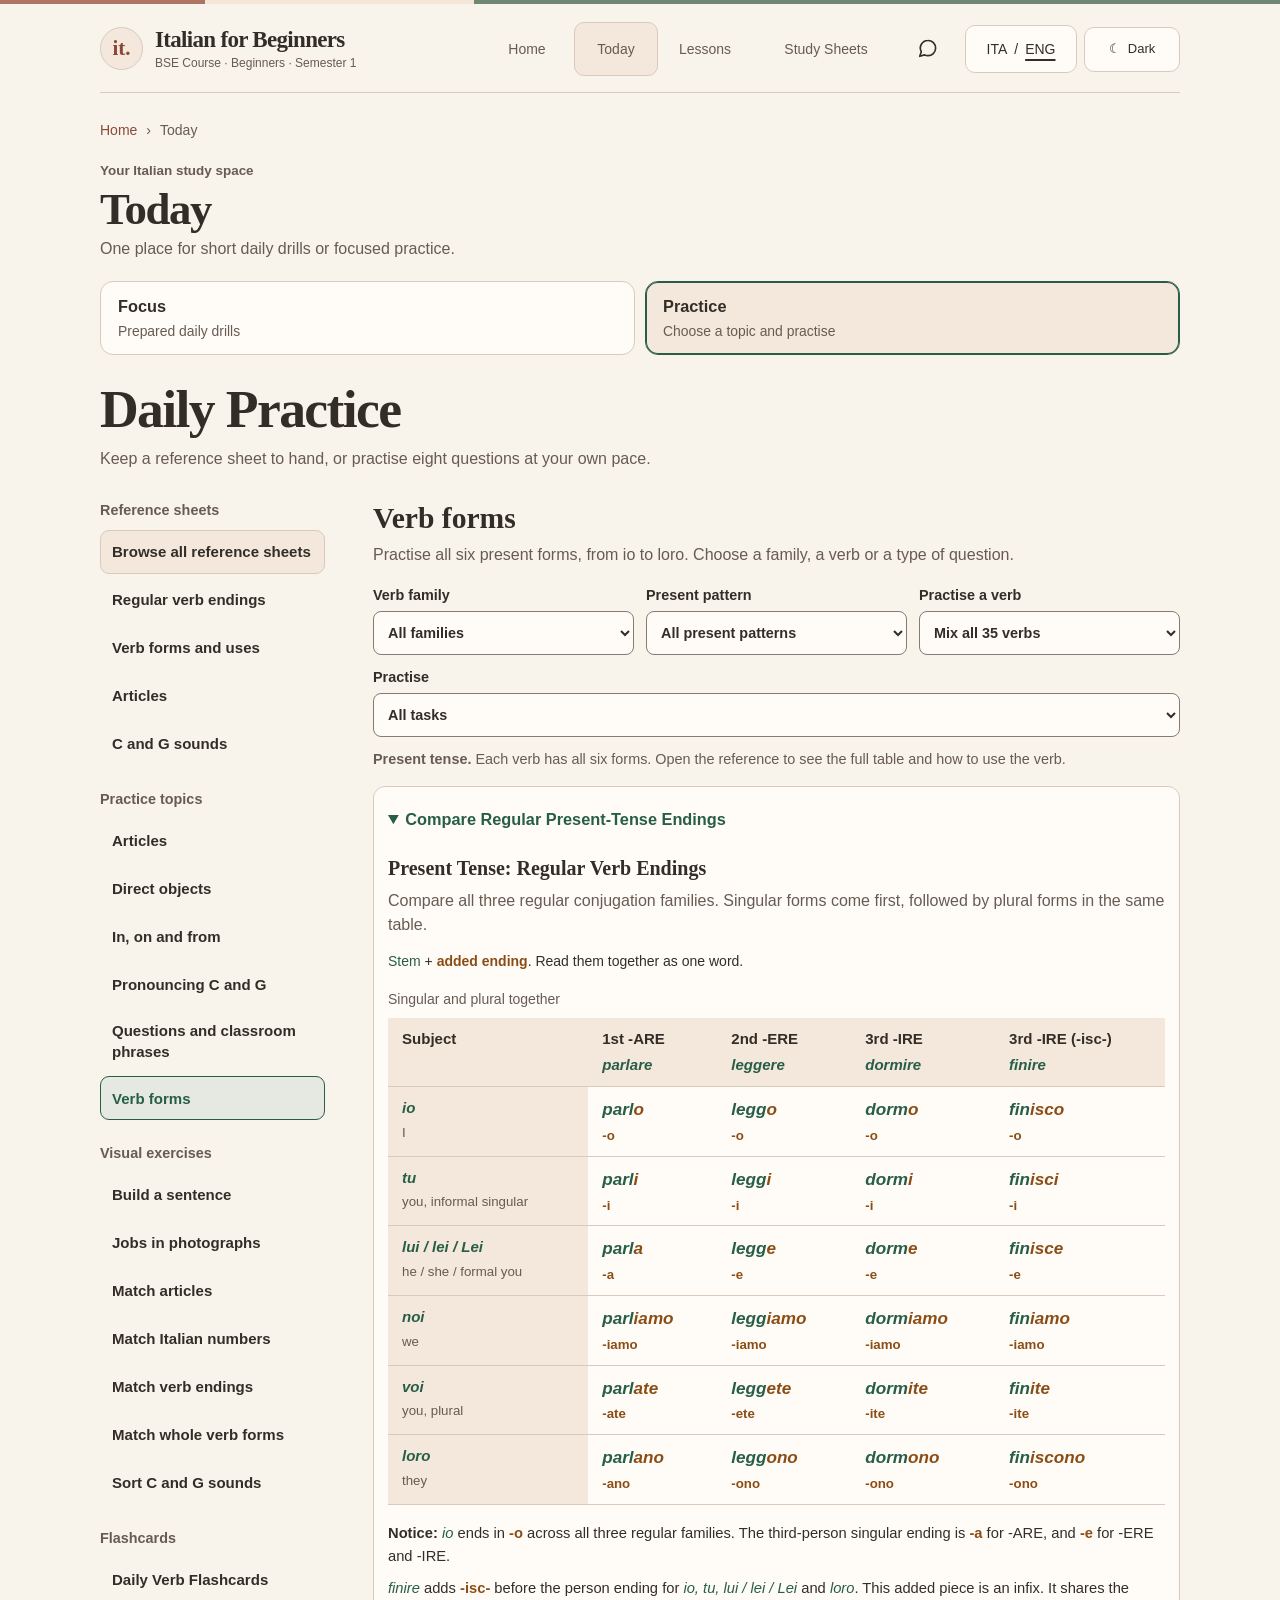
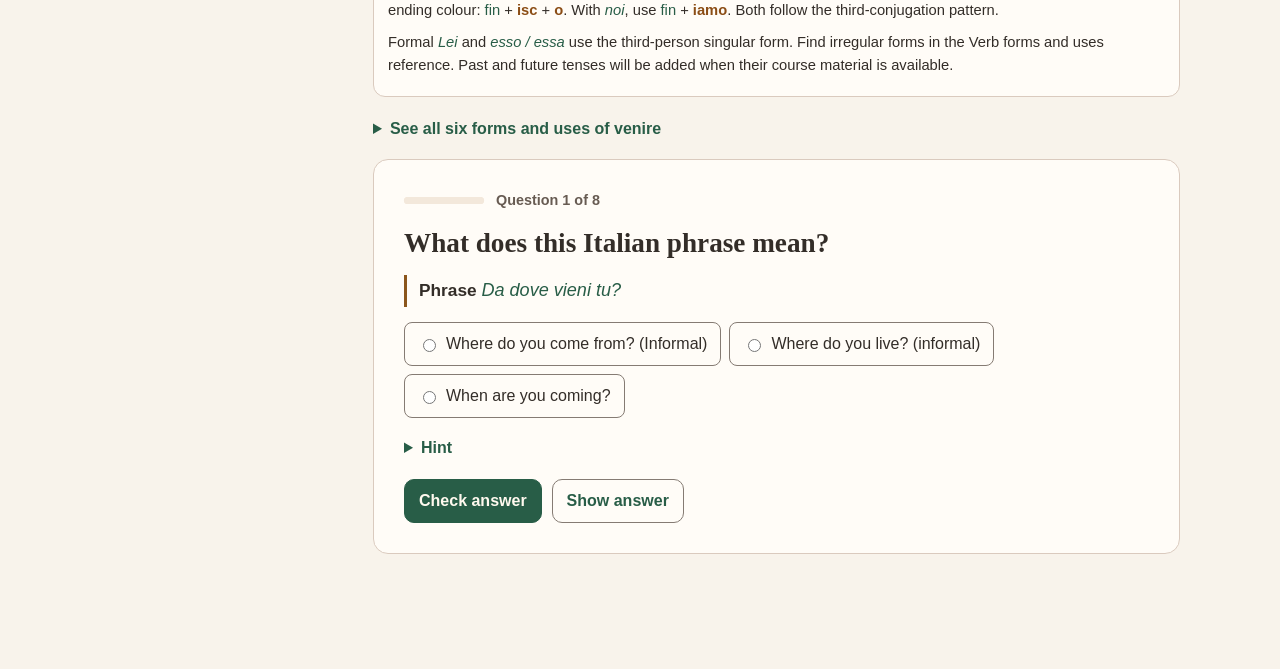
==== commit 48651e73: "Organise practice references and highlight all six verb forms" ====
--- a/study/daily-practice.html
+++ b/study/daily-practice.html
@@ -9,25 +9,46 @@
 </head>
 <body>
   <main class="course-practice daily-page">
-    <div class="intro"><h1>Daily Practice</h1><p>Choose a topic. Practise eight questions at your own pace.</p></div>
+    <div class="intro"><h1>Daily Practice</h1><p>Keep a reference sheet to hand, or practise eight questions at your own pace.</p></div>
     <div class="workspace">
-      <aside id="topics">
-        <h2>Practice topics</h2>
-        <nav id="topic-buttons" aria-label="Practice topics"></nav>
-        <p class="visual-topic-links"><a href="/?page=articles-guide">Article tables and daily practice</a></p>
-        <p class="visual-topic-links"><a href="/?page=card&amp;lesson=PRACTICE">Daily Verb Flashcards</a> <span>Present forms, patterns and phrases.</span></p>
-        <h2 class="visual-topic-heading">Visual exercises</h2>
-        <nav class="visual-topic-links" aria-label="Visual exercises">
-          <a href="/?page=visual-exercises&amp;activity=verbs">Match verb endings</a>
-          <a href="/?page=visual-exercises&amp;activity=forms">Match whole verb forms</a>
-          <a href="/?page=visual-exercises&amp;activity=articles">Match articles</a>
-          <a href="/?page=visual-exercises&amp;activity=numbers">Match Italian numbers</a>
-          <a href="/?page=visual-exercises&amp;activity=sounds">Sort C and G sounds</a>
-          <a href="/?page=visual-exercises&amp;activity=sentence">Build a sentence</a>
-          <a href="/?page=jobs-in-photos">Jobs in photographs</a>
-        </nav>
+      <aside id="topics" class="practice-sidebar" aria-label="Practice navigation">
+        <section class="practice-nav-group" aria-labelledby="reference-nav-title">
+          <h2 id="reference-nav-title">Reference sheets</h2>
+          <nav id="reference-links" class="practice-nav" aria-label="Reference sheets"></nav>
+        </section>
+        <section class="practice-nav-group" aria-labelledby="practice-nav-title">
+          <h2 id="practice-nav-title">Practice topics</h2>
+          <nav id="topic-buttons" class="practice-nav" aria-label="Practice topics"></nav>
+        </section>
+        <section class="practice-nav-group" aria-labelledby="visual-nav-title">
+          <h2 id="visual-nav-title">Visual exercises</h2>
+          <nav class="practice-nav" aria-label="Visual exercises">
+            <a class="practice-nav-row" href="/?page=visual-exercises&amp;activity=sentence">Build a sentence</a>
+            <a class="practice-nav-row" href="/?page=jobs-in-photos">Jobs in photographs</a>
+            <a class="practice-nav-row" href="/?page=visual-exercises&amp;activity=articles">Match articles</a>
+            <a class="practice-nav-row" href="/?page=visual-exercises&amp;activity=numbers">Match Italian numbers</a>
+            <a class="practice-nav-row" href="/?page=visual-exercises&amp;activity=verbs">Match verb endings</a>
+            <a class="practice-nav-row" href="/?page=visual-exercises&amp;activity=forms">Match whole verb forms</a>
+            <a class="practice-nav-row" href="/?page=visual-exercises&amp;activity=sounds">Sort C and G sounds</a>
+          </nav>
+        </section>
+        <section class="practice-nav-group" aria-labelledby="flashcard-nav-title">
+          <h2 id="flashcard-nav-title">Flashcards</h2>
+          <nav class="practice-nav" aria-label="Flashcards">
+            <a class="practice-nav-row" href="/?page=card&amp;lesson=PRACTICE">Daily Verb Flashcards</a>
+          </nav>
+        </section>
       </aside>
-      <section id="work" aria-labelledby="topic-title">
+      <div id="work">
+      <section id="practice-reference-view" aria-labelledby="practice-reference-title" lang="en-GB" data-ui-no-translate hidden>
+        <div class="practice-reference-toolbar">
+          <a class="reference-back" data-reference="all" href="?page=today&amp;tab=practice&amp;reference=all">All reference sheets</a>
+          <button type="button" class="secondary" data-reference-return>Return to practice</button>
+        </div>
+        <header class="practice-reference-heading"><p class="reference-eyebrow">Keep for reference</p><h2 id="practice-reference-title" tabindex="-1"></h2><p id="practice-reference-intro"></p></header>
+        <div id="practice-reference-body"></div>
+      </section>
+      <section id="practice-drill" aria-labelledby="topic-title">
         <div class="topic-head"><h2 id="topic-title"></h2><p lang="en-GB" id="topic-intro"></p></div>
         <div id="filters" class="filters" hidden>
           <label>Verb family<select id="family"><option value="all">All families</option><option value="are">First conjugation (-ARE)</option><option value="ere">Second conjugation (-ERE)</option><option value="ire">Third conjugation (-IRE)</option><option value="auxiliary">Essere and avere (auxiliaries)</option></select></label>
@@ -40,6 +61,7 @@
         <details id="reference"><summary id="ref-title">Quick reference</summary><div id="ref-body" lang="en-GB" data-ui-no-translate></div></details>
         <div id="exercise"></div>
       </section>
+      </div>
     </div>
     <noscript>Enable JavaScript to practise the exercises.</noscript>
   </main>
--- a/study/daily-practice.css
+++ b/study/daily-practice.css
@@ -1,4 +1,4 @@
-@import url('./verb-reference-view.css?v=20261125cards');
+@import url('./verb-reference-view.css?v=20261126references1');
 
 :is(.course-practice, .review-card[data-lesson="PRACTICE"]) .learning-it,
 .review-card[data-lesson="PRACTICE"] .italian[lang="it"] {
@@ -67,39 +67,45 @@
   outline-offset: 3px;
 }
 .course-practice [hidden] { display: none !important; }
+.course-practice .typed-answer-guidance {
+  margin-top: 8px;
+  color: var(--muted);
+  font-size: .9rem;
+  font-weight: 400;
+}
 .course-practice .workspace {
   display: grid;
   grid-template-columns: minmax(165px, 225px) minmax(0, 1fr);
   gap: clamp(20px, 4vw, 48px);
   margin-top: 30px;
 }
-.course-practice aside h2 { margin-bottom: 8px; color: var(--muted); font-size: .9rem; }
-.course-practice #topic-buttons { display: flex; flex-direction: column; gap: 3px; }
-.course-practice #topic-buttons button {
-  padding: 9px 11px;
-  border: 1px solid transparent;
-  border-radius: 8px;
-  background: transparent;
-  color: var(--ink);
-  font-weight: 600;
-  text-align: left;
-}
-.course-practice #topic-buttons button:hover { background: var(--paper2); }
-.course-practice #topic-buttons button[aria-pressed="true"] {
-  border-color: var(--green);
-  background: var(--practice-selected);
-}
-.course-practice .visual-topic-heading { margin-top: 18px; }
-.course-practice .visual-topic-links { display: grid; gap: 3px; }
-.course-practice .visual-topic-links a {
-  width: fit-content;
-  padding: 5px 10px;
-  border-radius: 6px;
-  color: var(--green);
-  font-weight: 600;
-  text-underline-offset: .2em;
-}
-.course-practice .visual-topic-links a:hover { background: var(--paper2); }
+.course-practice .practice-sidebar { display:grid; align-content:start; gap:24px; min-width:0; }
+.course-practice .practice-nav-group h2 { margin:0 0 9px; color:var(--muted); font-family:inherit; font-size:.9rem; font-weight:600; line-height:1.35; }
+.course-practice .practice-nav { display:grid; gap:4px; }
+.course-practice .practice-nav-row {
+  display:flex;
+  align-items:center;
+  width:100%;
+  min-width:0;
+  min-height:44px;
+  padding:9px 11px;
+  border:1px solid transparent;
+  border-radius:9px;
+  background:transparent;
+  color:var(--ink);
+  font:inherit;
+  font-size:.94rem;
+  font-weight:600;
+  line-height:1.4;
+  text-align:left;
+  text-decoration:none;
+  overflow-wrap:anywhere;
+  cursor:pointer;
+}
+.course-practice .practice-nav-row:hover { border-color:var(--line); background:var(--paper2); }
+.course-practice .practice-nav-row:is([aria-pressed="true"],[aria-current="page"]) { border-color:var(--green); background:var(--practice-selected); color:var(--green); }
+.course-practice #reference-links .practice-nav-row[data-reference="all"] { background:var(--paper2); border-color:var(--line); }
+.course-practice #reference-links .practice-nav-row[data-reference="all"][aria-current="page"] { background:var(--practice-selected); border-color:var(--green); }
 .course-practice #work { min-width: 0; }
 .course-practice .topic-head h2 { font-size: 1.85rem; line-height: 1.15; }
 .course-practice .filters { display: flex; flex-wrap: wrap; gap: 12px; margin-top: 18px; }
@@ -210,9 +216,10 @@
 
 @media (max-width: 720px) {
   .course-practice .workspace { grid-template-columns: minmax(0, 1fr); gap: 18px; margin-top: 18px; }
-  .course-practice #topic-buttons, .course-practice .visual-topic-links { display: flex; flex-flow: row wrap; gap: 4px; }
-  .course-practice #topic-buttons button, .course-practice .visual-topic-links a { padding: 6px 8px; font-size: .9rem; }
-  .course-practice .visual-topic-heading { margin: 10px 0 2px; }
+  .course-practice .practice-sidebar { gap:16px; }
+  .course-practice .practice-nav { grid-template-columns:repeat(2,minmax(0,1fr)); gap:5px; }
+  .course-practice .practice-nav-row { padding:8px 10px; border-color:var(--line); font-size:.9rem; }
+  .course-practice #reference-links .practice-nav-row[data-reference=all] { grid-column:1/-1; }
   .course-practice .topic-head h2 { font-size: 1.6rem; }
 }
 @media (max-width: 420px) {
@@ -234,10 +241,42 @@
 .course-practice .conj-matrix small{display:block;color:var(--muted);font-size:.83rem;margin-top:3px;font-weight:400}
 .course-practice .conj-matrix th .learning-it{display:block}
 .course-practice .conj-family-name{display:block;white-space:nowrap;margin-bottom:3px}
-.course-practice .conj-plural{margin:13px 0}
-.course-practice .conj-plural>summary{min-height:44px}
 .course-practice .conj-note{font-size:.92rem;line-height:1.55;margin:9px 0;color:var(--ink)}
 .course-practice #exercise{scroll-margin-top:20px}
 .course-practice #exercise>.panel{animation:daily-practice-enter .20s ease-out both}
 @keyframes daily-practice-enter{from{opacity:.6;transform:translateY(5px)}to{opacity:1;transform:translateY(0)}}
 @media(prefers-reduced-motion:reduce){.course-practice #exercise>.panel{animation:none}}
+
+/* Permanent references occupy the same content column as the preserved drill. */
+.course-practice #practice-reference-view { min-width:0; scroll-margin-top:16px; }
+.course-practice .practice-reference-toolbar { display:flex; flex-wrap:wrap; align-items:center; justify-content:space-between; gap:12px; margin-bottom:20px; }
+.course-practice .reference-back { color:var(--green); font-size:.92rem; font-weight:600; text-underline-offset:.2em; }
+.course-practice .practice-reference-heading { margin-bottom:22px; }
+.course-practice .practice-reference-heading h2 { font:600 clamp(1.6rem,3vw,2rem)/1.2 var(--practice-heading); margin:4px 0 9px; scroll-margin-top:16px; }
+.course-practice .practice-reference-heading > p:last-child { color:var(--muted); max-width:65ch; }
+.course-practice .reference-eyebrow { font-size:.85rem; color:var(--green); font-weight:600; }
+.course-practice .practice-reference-catalogue { display:grid; grid-template-columns:repeat(2,minmax(0,1fr)); gap:14px; }
+.course-practice .practice-reference-card { display:grid; grid-template-rows:auto 1fr auto; gap:10px; min-width:0; min-height:160px; padding:20px; border:1px solid var(--line); border-radius:12px; background:var(--paper); color:var(--ink); text-decoration:none; }
+.course-practice .practice-reference-card:hover { border-color:var(--green); background:var(--paper2); }
+.course-practice .practice-reference-card > strong { font-size:1.08rem; }
+.course-practice .practice-reference-card > span:not(.reference-card-action) { color:var(--muted); font-size:.93rem; }
+.course-practice .reference-card-action { color:var(--green); font-size:.9rem; font-weight:600; }
+.course-practice #practice-reference-body > .conj-reference { margin-top:0; }
+.course-practice .reference-verb-picker { display:grid; gap:7px; max-width:440px; margin-bottom:24px; font-weight:600; }
+.course-practice .reference-verb-picker select { width:100%; min-width:0; }
+.course-practice .reference-section { margin-bottom:26px; }
+.course-practice .reference-section > h3 { font:600 1.2rem/1.3 var(--practice-heading); margin-bottom:12px; }
+.course-practice .reference-rule-table { width:100%; min-width:520px; }
+.course-practice .reference-rule-table :is(th,td) { padding:10px 12px; vertical-align:top; }
+.course-practice .reference-rule-table thead th { background:var(--paper2); }
+.course-practice .reference-rule-table th[scope=row] { font-weight:600; }
+.course-practice .reference-rule-table small { display:block; font-size:.84rem; font-weight:400; margin-top:5px; color:var(--muted); }
+.course-practice .reference-note-grid { display:grid; grid-template-columns:repeat(2,minmax(0,1fr)); gap:14px; }
+.course-practice .reference-note-grid > article { min-width:0; padding:18px; border:1px solid var(--line); border-radius:10px; background:var(--paper); }
+.course-practice .reference-note-grid h3 { font-size:1rem; margin-bottom:8px; }
+.course-practice .reference-note-grid p, .course-practice .reference-extra { font-size:.94rem; }
+.course-practice .reference-table-scroll:focus-visible { outline:3px solid var(--editorial-focus); outline-offset:3px; }
+@media (max-width:720px) {
+  .course-practice .practice-reference-catalogue, .course-practice .reference-note-grid { grid-template-columns:minmax(0,1fr); }
+  .course-practice .practice-reference-card { min-height:130px; }
+}
